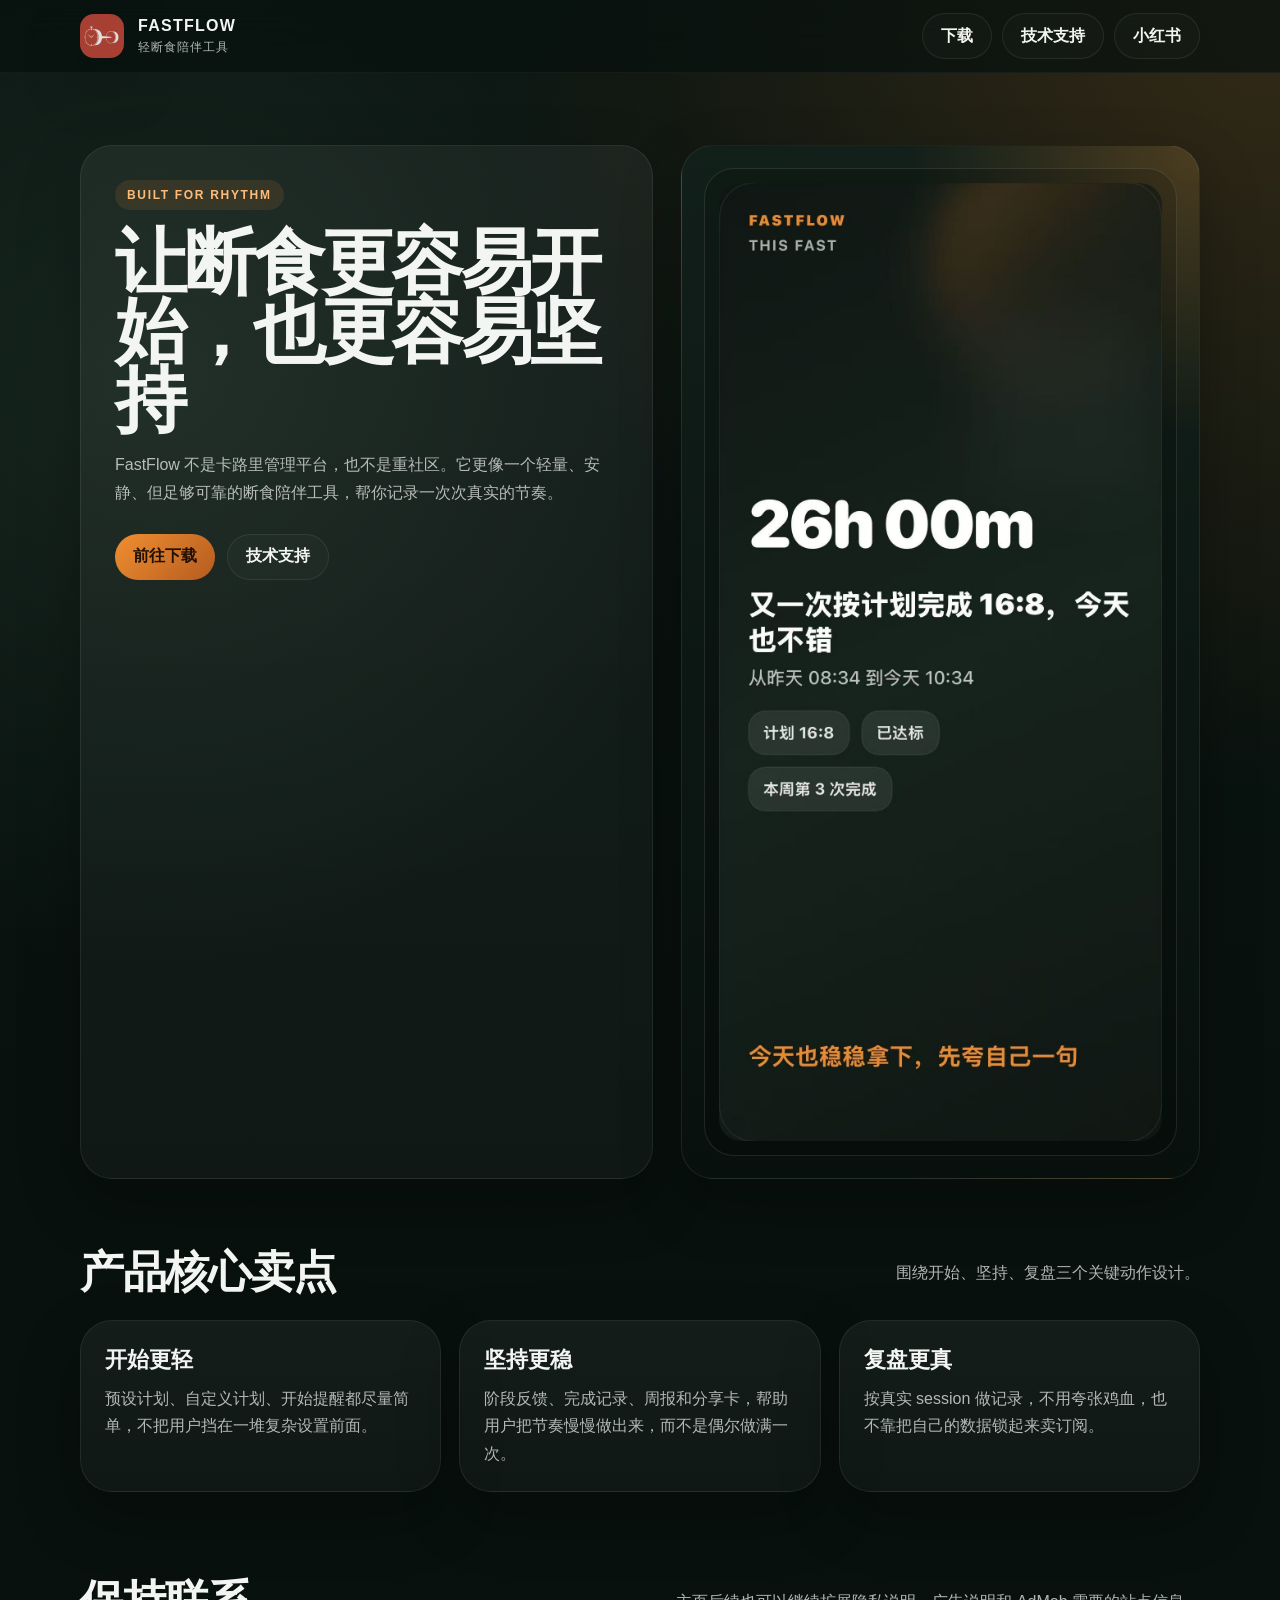
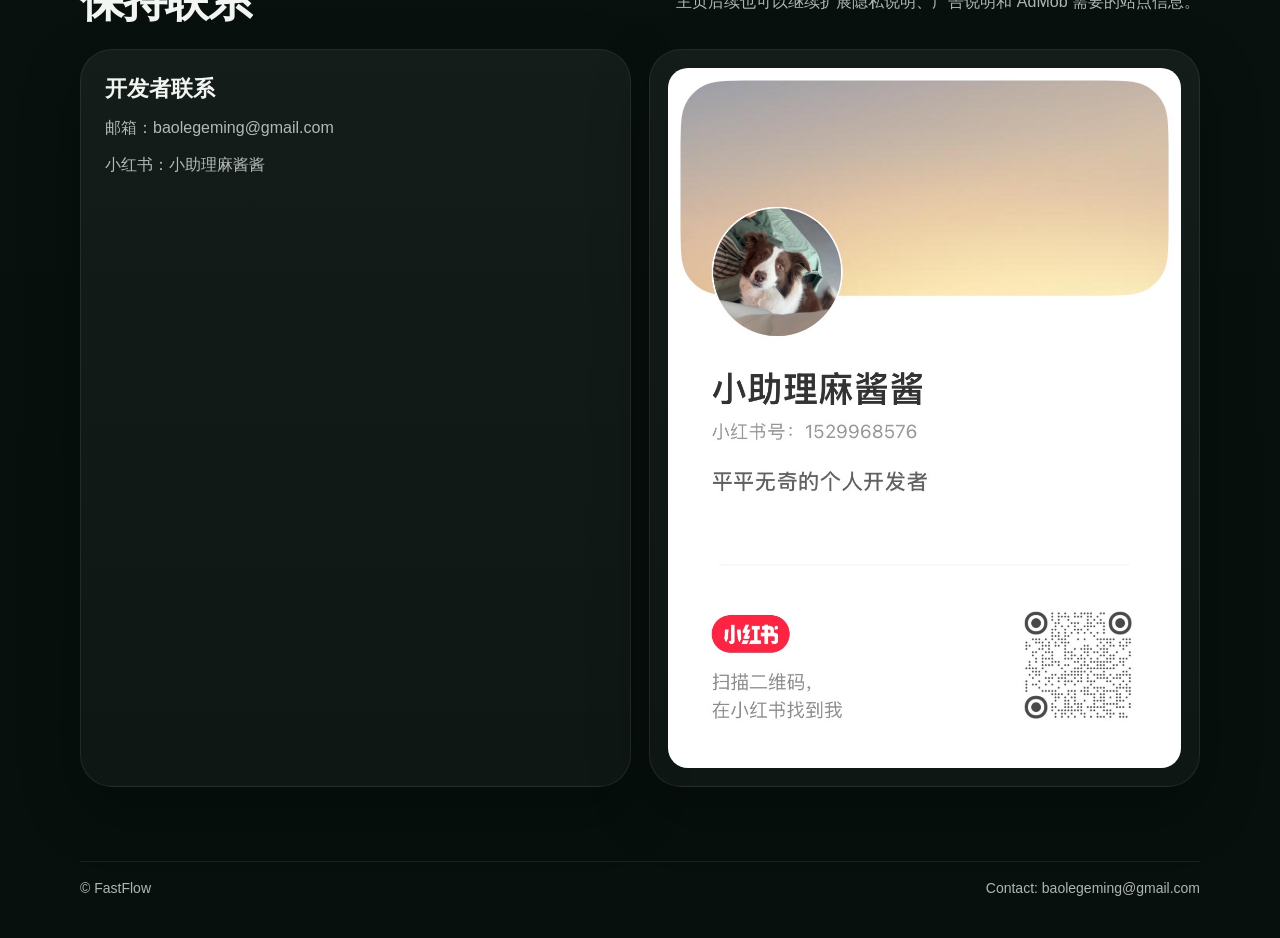
==== index.html @ e1440f2d "fix" ====
<!doctype html>
<html lang="zh-CN">
  <head>
    <meta charset="UTF-8" />
    <meta name="viewport" content="width=device-width, initial-scale=1.0" />
    <title>FastFlow | 轻断食陪伴工具</title>
    <meta
      name="description"
      content="FastFlow 是一款轻断食陪伴工具，帮助你开始断食、坚持断食，并用更轻松的方式看懂自己的节奏。"
    />
    <link rel="stylesheet" href="/site.css" />
  </head>
  <body>
    <header class="topbar">
      <div class="shell topbar-inner">
        <a class="brand" href="/">
          <img src="/fastflow_app_icon_master.png" alt="FastFlow 图标" />
          <div class="brand-copy">
            <strong>FASTFLOW</strong>
            <span>轻断食陪伴工具</span>
          </div>
        </a>
        <nav class="nav">
          <a href="/download">下载</a>
          <a href="/support">技术支持</a>
          <a class="button-primary" href="https://xhslink.com/m/8OonTY0smqn" target="_blank" rel="noreferrer">小红书</a>
        </nav>
      </div>
    </header>

    <main>
      <section class="hero">
        <div class="shell hero-grid">
          <div class="panel hero-copy">
            <div class="eyebrow">BUILT FOR RHYTHM</div>
            <h1>让断食更容易开始，也更容易坚持</h1>
            <p>
              FastFlow 不是卡路里管理平台，也不是重社区。它更像一个轻量、安静、但足够可靠的断食陪伴工具，帮你记录一次次真实的节奏。
            </p>
            <div class="cta-row">
              <a class="button button-primary" href="/download">前往下载</a>
              <a class="button" href="/support">技术支持</a>
            </div>
          </div>

          <div class="panel hero-card">
            <div class="phone-frame">
              <img src="/646.JPG" alt="FastFlow 分享卡片示意图" />
            </div>
          </div>
        </div>
      </section>

      <section class="section">
        <div class="shell">
          <div class="section-title">
            <h2>产品核心卖点</h2>
            <p class="muted">围绕开始、坚持、复盘三个关键动作设计。</p>
          </div>
          <div class="grid-3">
            <article class="panel card">
              <h3>开始更轻</h3>
              <p>预设计划、自定义计划、开始提醒都尽量简单，不把用户挡在一堆复杂设置前面。</p>
            </article>
            <article class="panel card">
              <h3>坚持更稳</h3>
              <p>阶段反馈、完成记录、周报和分享卡，帮助用户把节奏慢慢做出来，而不是偶尔做满一次。</p>
            </article>
            <article class="panel card">
              <h3>复盘更真</h3>
              <p>按真实 session 做记录，不用夸张鸡血，也不靠把自己的数据锁起来卖订阅。</p>
            </article>
          </div>
        </div>
      </section>

      <section class="section">
        <div class="shell">
          <div class="section-title">
            <h2>保持联系</h2>
            <p class="muted">主页后续也可以继续扩展隐私说明、广告说明和 AdMob 需要的站点信息。</p>
          </div>
          <div class="grid-2">
            <article class="panel card">
              <h3>开发者联系</h3>
              <p>邮箱：<a href="mailto:baolegeming@gmail.com">baolegeming@gmail.com</a></p>
              <p style="margin-top: 10px;">
                小红书：<a href="https://xhslink.com/m/8OonTY0smqn" target="_blank" rel="noreferrer">小助理麻酱酱</a>
              </p>
            </article>
            <article class="panel qr-card">
              <img src="/website-assets/xiaohongshu-qr.jpg" alt="小红书二维码" />
            </article>
          </div>
        </div>
      </section>
    </main>

    <footer class="footer">
      <div class="shell footer-inner">
        <span>© FastFlow</span>
        <span>Contact: baolegeming@gmail.com</span>
      </div>
    </footer>
  </body>
</html>
---- site.css ----
:root {
  --bg: #08110e;
  --bg-soft: #10201b;
  --surface: rgba(255, 255, 255, 0.06);
  --surface-strong: rgba(255, 255, 255, 0.1);
  --text: #f3f5f2;
  --muted: rgba(243, 245, 242, 0.72);
  --accent: #ef8f31;
  --accent-deep: #b55b1f;
  --line: rgba(255, 255, 255, 0.08);
  --shadow: 0 24px 60px rgba(0, 0, 0, 0.28);
  --radius-xl: 32px;
  --radius-lg: 24px;
  --radius-md: 18px;
  --max: 1120px;
}

* {
  box-sizing: border-box;
}

html {
  scroll-behavior: smooth;
}

body {
  margin: 0;
  font-family: -apple-system, BlinkMacSystemFont, "SF Pro Display", "PingFang SC",
    "Hiragino Sans GB", "Microsoft YaHei", sans-serif;
  color: var(--text);
  background:
    radial-gradient(circle at top right, rgba(239, 143, 49, 0.18), transparent 28%),
    radial-gradient(circle at 12% 15%, rgba(108, 155, 120, 0.14), transparent 24%),
    linear-gradient(180deg, #0a1411 0%, #08110e 48%, #07100d 100%);
  min-height: 100vh;
}

a {
  color: inherit;
  text-decoration: none;
}

img {
  max-width: 100%;
  display: block;
}

.shell {
  width: min(var(--max), calc(100% - 32px));
  margin: 0 auto;
}

.topbar {
  position: sticky;
  top: 0;
  z-index: 20;
  backdrop-filter: blur(18px);
  background: rgba(8, 17, 14, 0.72);
  border-bottom: 1px solid rgba(255, 255, 255, 0.04);
}

.topbar-inner {
  min-height: 72px;
  display: flex;
  align-items: center;
  justify-content: space-between;
  gap: 18px;
}

.brand {
  display: flex;
  align-items: center;
  gap: 14px;
}

.brand img {
  width: 44px;
  height: 44px;
  border-radius: 14px;
  object-fit: cover;
  box-shadow: var(--shadow);
}

.brand-copy {
  display: flex;
  flex-direction: column;
  gap: 4px;
}

.brand-copy strong {
  font-size: 16px;
  letter-spacing: 0.08em;
}

.brand-copy span {
  font-size: 12px;
  color: var(--muted);
  letter-spacing: 0.08em;
}

.nav {
  display: flex;
  gap: 10px;
  flex-wrap: wrap;
  justify-content: flex-end;
}

.nav a,
.button {
  display: inline-flex;
  align-items: center;
  justify-content: center;
  gap: 8px;
  min-height: 46px;
  padding: 0 18px;
  border-radius: 999px;
  border: 1px solid var(--line);
  background: rgba(255, 255, 255, 0.02);
  color: var(--text);
  font-weight: 700;
  transition: 180ms ease;
}

.button-primary {
  border: none;
  background: linear-gradient(135deg, var(--accent), var(--accent-deep));
  color: #201005;
}

.nav a:hover,
.button:hover {
  transform: translateY(-1px);
  background: rgba(255, 255, 255, 0.06);
}

.button-primary:hover {
  background: linear-gradient(135deg, #ffa654, #cf6a23);
}

.hero {
  padding: 72px 0 40px;
}

.hero-grid {
  display: grid;
  grid-template-columns: 1.05fr 0.95fr;
  gap: 28px;
  align-items: stretch;
}

.panel {
  border-radius: var(--radius-xl);
  border: 1px solid var(--line);
  background: linear-gradient(180deg, rgba(255, 255, 255, 0.05), rgba(255, 255, 255, 0.03));
  box-shadow: var(--shadow);
}

.hero-copy {
  padding: 34px;
}

.eyebrow {
  display: inline-flex;
  padding: 8px 12px;
  border-radius: 999px;
  background: rgba(239, 143, 49, 0.12);
  color: #ffbb78;
  font-size: 12px;
  font-weight: 800;
  letter-spacing: 0.14em;
}

.hero h1,
.page-hero h1 {
  margin: 18px 0 14px;
  font-size: clamp(40px, 6vw, 72px);
  line-height: 0.96;
  letter-spacing: -0.04em;
}

.hero p,
.page-hero p,
.muted {
  color: var(--muted);
  line-height: 1.7;
  font-size: 16px;
}

.cta-row {
  display: flex;
  gap: 12px;
  flex-wrap: wrap;
  margin-top: 28px;
}

.hero-card {
  padding: 22px;
  background:
    radial-gradient(circle at top right, rgba(239, 143, 49, 0.26), transparent 25%),
    linear-gradient(180deg, rgba(18, 32, 27, 0.96), rgba(8, 17, 14, 0.96));
}

.phone-frame {
  border-radius: 30px;
  padding: 14px;
  border: 1px solid rgba(255, 255, 255, 0.1);
  background: rgba(0, 0, 0, 0.16);
}

.phone-frame img {
  border-radius: 22px;
  width: 100%;
  aspect-ratio: 390 / 844;
  object-fit: cover;
}

.section {
  padding: 24px 0 56px;
}

.section-title {
  display: flex;
  justify-content: space-between;
  align-items: end;
  gap: 18px;
  margin-bottom: 18px;
}

.section-title h2 {
  margin: 0;
  font-size: clamp(28px, 4vw, 44px);
  letter-spacing: -0.03em;
}

.grid-3,
.grid-2 {
  display: grid;
  gap: 18px;
}

.grid-3 {
  grid-template-columns: repeat(3, minmax(0, 1fr));
}

.grid-2 {
  grid-template-columns: repeat(2, minmax(0, 1fr));
}

.card {
  padding: 24px;
}

.card h3 {
  margin: 0 0 10px;
  font-size: 22px;
}

.card p {
  margin: 0;
  color: var(--muted);
  line-height: 1.7;
}

.download-layout,
.support-layout {
  display: grid;
  grid-template-columns: 1fr 420px;
  gap: 22px;
  align-items: start;
  padding: 44px 0 60px;
}

.page-hero {
  padding: 20px 0 12px;
}

.device-chip-row,
.contact-list,
.support-list {
  display: flex;
  flex-wrap: wrap;
  gap: 10px;
  margin-top: 18px;
}

.chip {
  padding: 10px 14px;
  border-radius: 999px;
  background: rgba(255, 255, 255, 0.06);
  border: 1px solid var(--line);
  font-weight: 700;
  font-size: 14px;
}

.download-panel,
.support-panel {
  padding: 24px;
}

.download-actions {
  display: grid;
  gap: 12px;
  margin-top: 22px;
}

.download-note {
  margin-top: 18px;
  padding: 16px 18px;
  border-radius: var(--radius-md);
  background: rgba(255, 255, 255, 0.04);
  border: 1px solid var(--line);
}

.qr-card {
  padding: 18px;
}

.qr-card img {
  width: 100%;
  border-radius: 20px;
}

.footer {
  padding: 18px 0 42px;
  color: var(--muted);
  font-size: 14px;
}

.footer-inner {
  display: flex;
  justify-content: space-between;
  gap: 14px;
  flex-wrap: wrap;
  border-top: 1px solid var(--line);
  padding-top: 18px;
}

@media (max-width: 960px) {
  .hero-grid,
  .download-layout,
  .support-layout,
  .grid-3,
  .grid-2 {
    grid-template-columns: 1fr;
  }

  .topbar-inner {
    padding: 12px 0;
    align-items: flex-start;
  }

  .brand {
    width: 100%;
  }

  .nav {
    width: 100%;
    justify-content: flex-start;
  }
}

@media (max-width: 640px) {
  .hero {
    padding-top: 40px;
  }

  .hero-copy,
  .hero-card,
  .card,
  .download-panel,
  .support-panel {
    padding: 20px;
  }

  .shell {
    width: min(var(--max), calc(100% - 20px));
  }

  .topbar-inner {
    min-height: auto;
  }
}
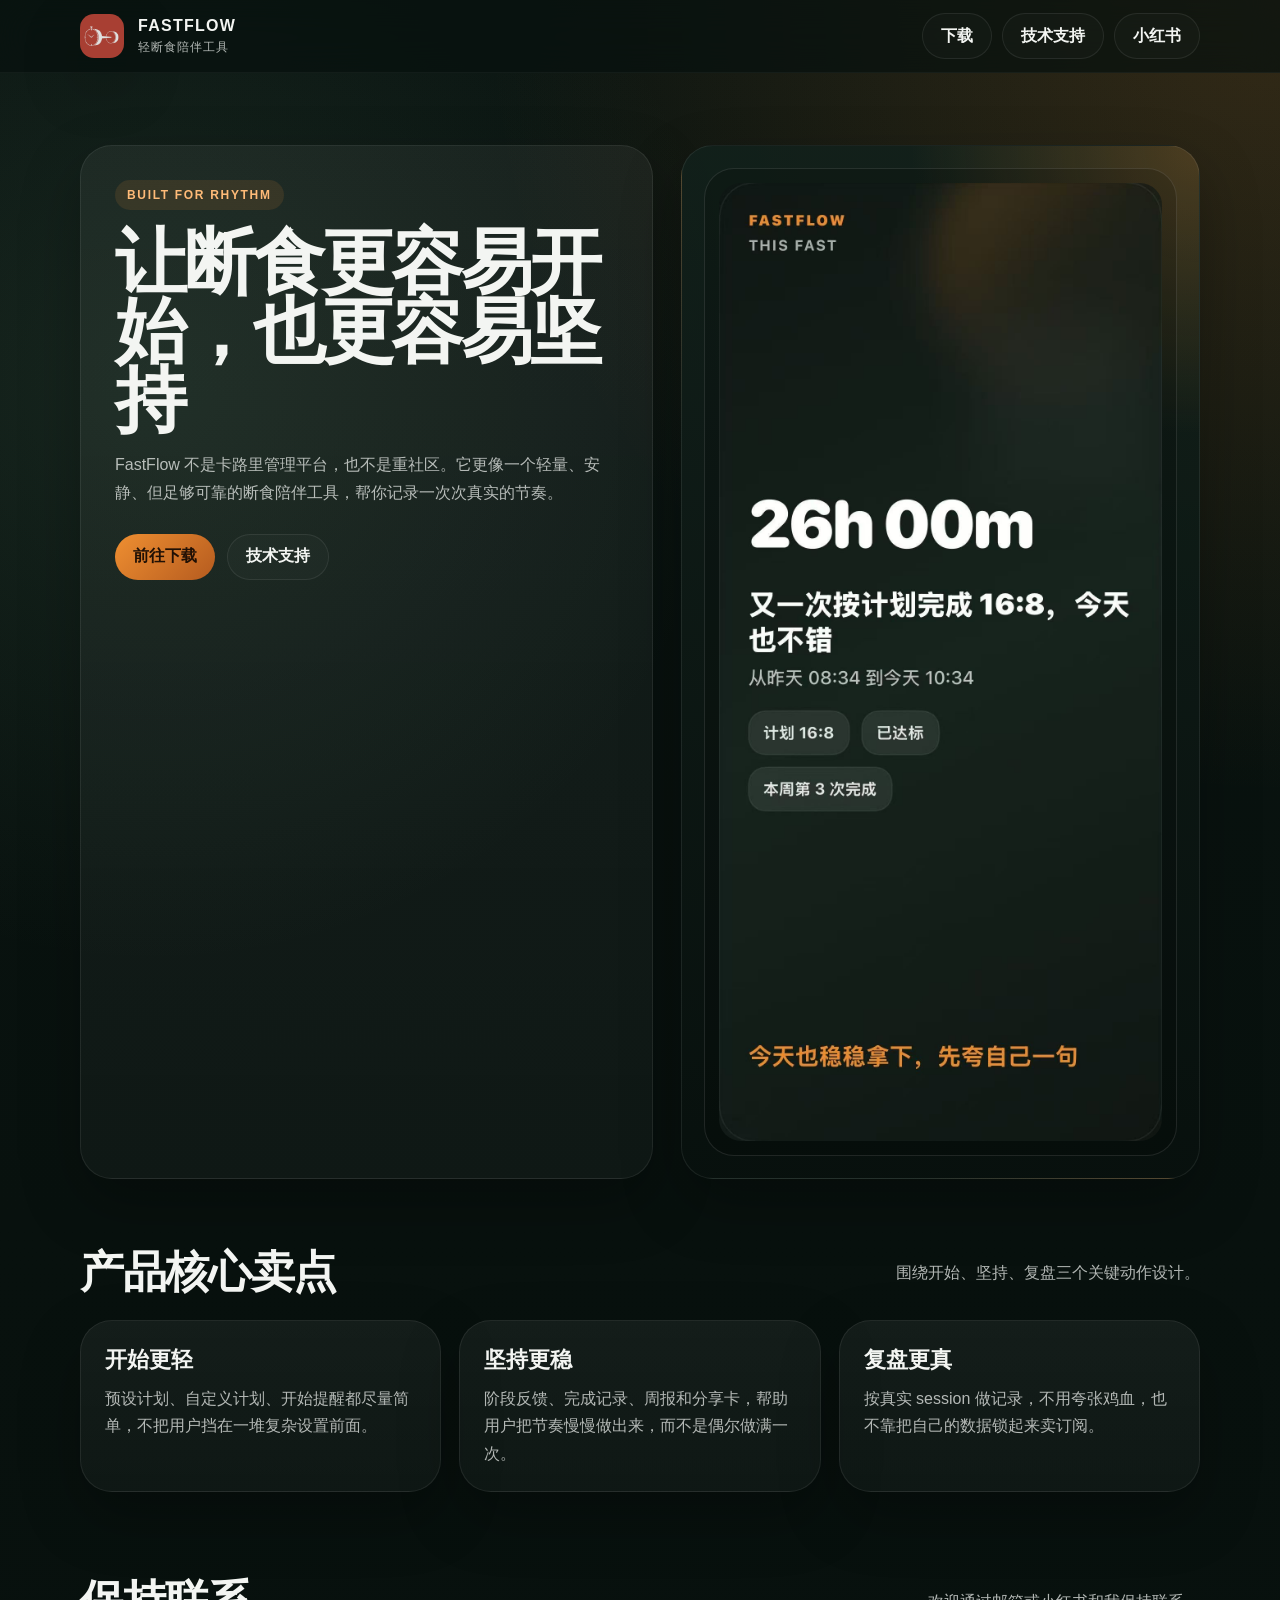
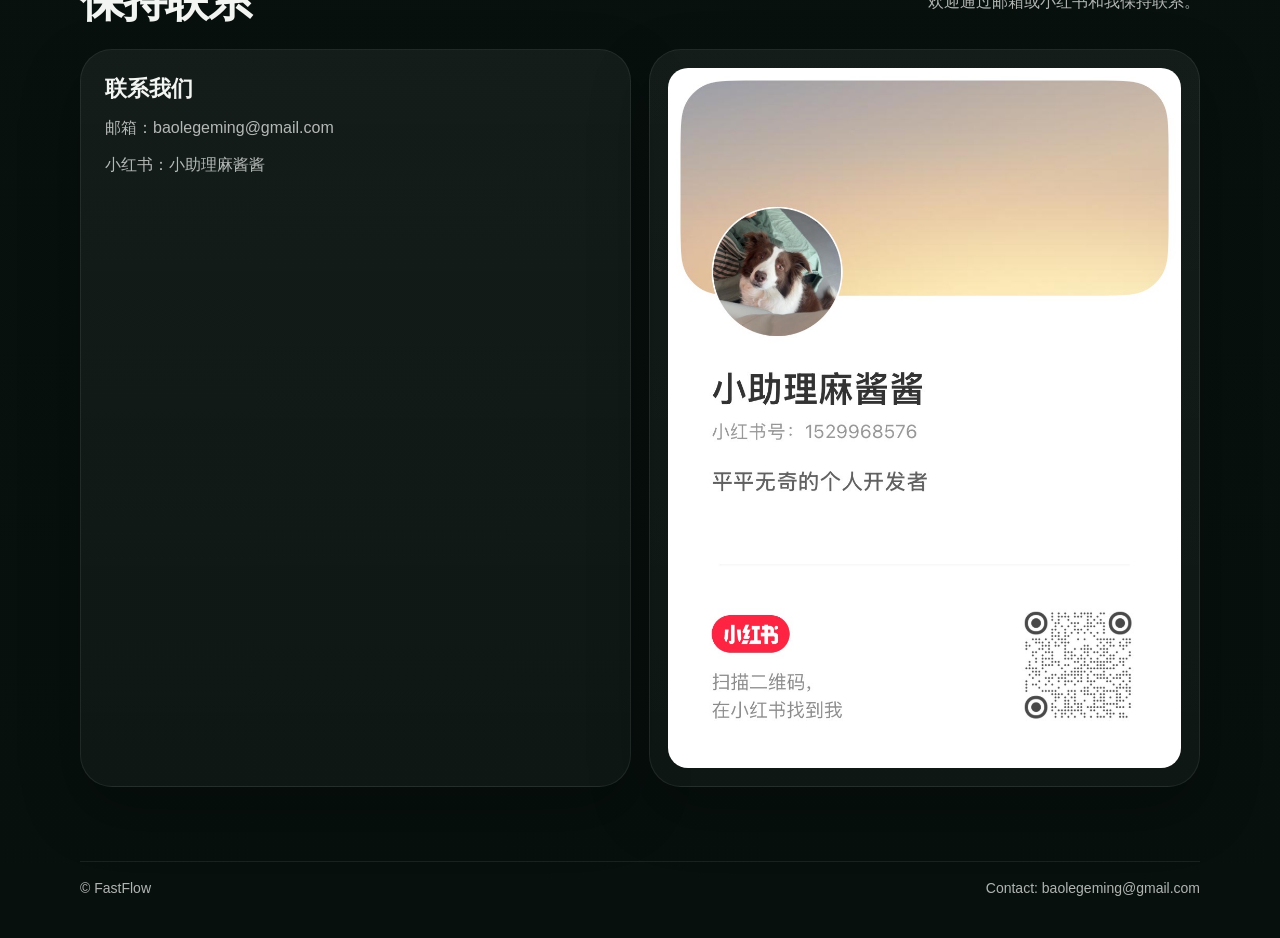
==== commit e14fa330: "fix" ====
--- a/index.html
+++ b/index.html
@@ -78,11 +78,11 @@
         <div class="shell">
           <div class="section-title">
             <h2>保持联系</h2>
-            <p class="muted">主页后续也可以继续扩展隐私说明、广告说明和 AdMob 需要的站点信息。</p>
+            <p class="muted">欢迎通过邮箱或小红书和我保持联系。</p>
           </div>
           <div class="grid-2">
             <article class="panel card">
-              <h3>开发者联系</h3>
+              <h3>联系我们</h3>
               <p>邮箱：<a href="mailto:baolegeming@gmail.com">baolegeming@gmail.com</a></p>
               <p style="margin-top: 10px;">
                 小红书：<a href="https://xhslink.com/m/8OonTY0smqn" target="_blank" rel="noreferrer">小助理麻酱酱</a>
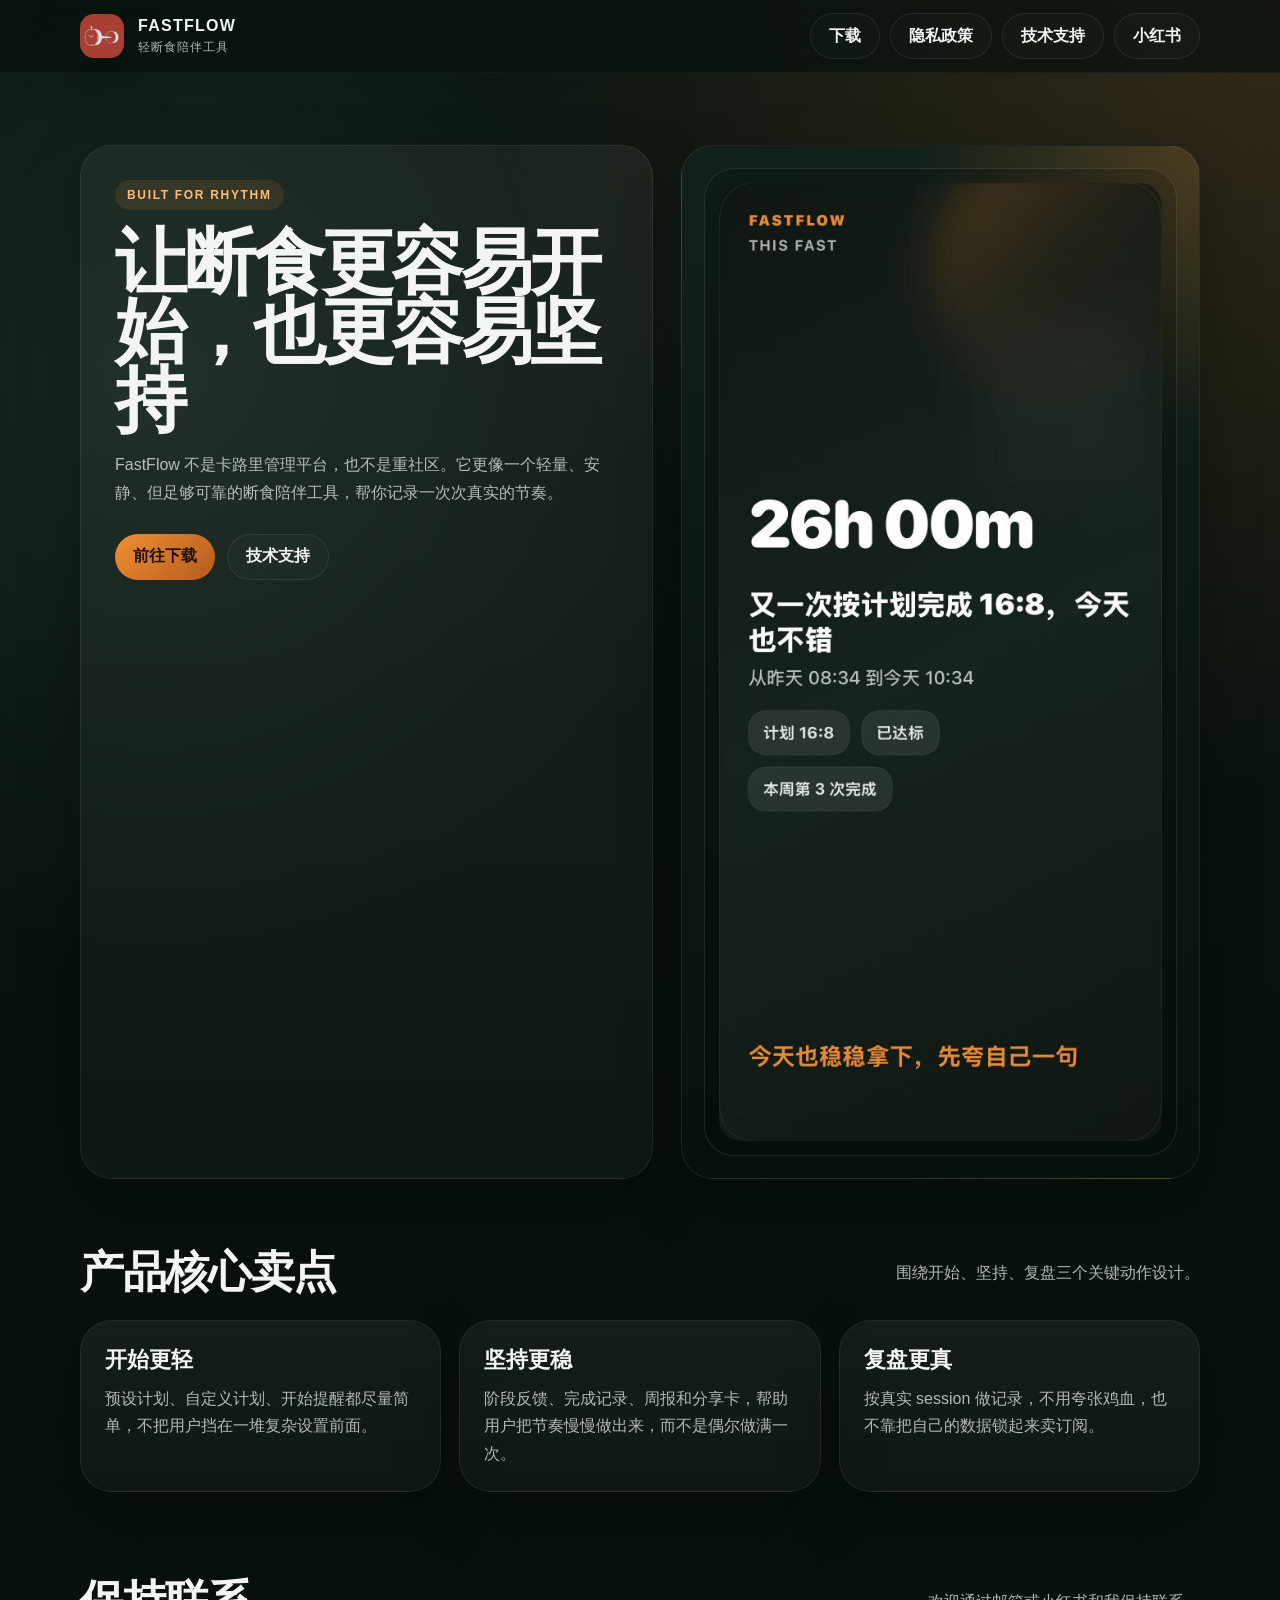
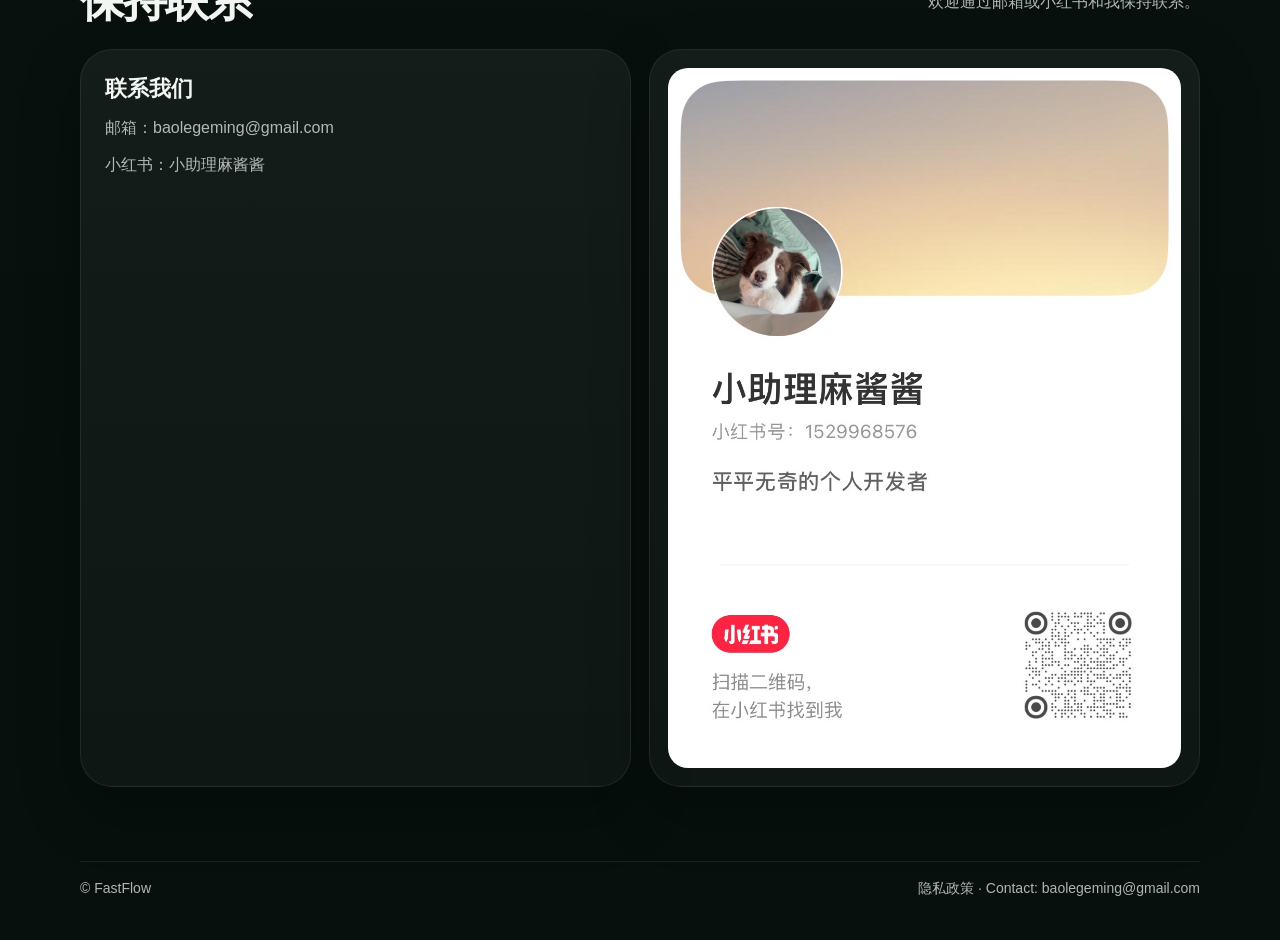
==== commit 0ab22023: "add privacy html" ====
--- a/index.html
+++ b/index.html
@@ -22,6 +22,7 @@
         </a>
         <nav class="nav">
           <a href="/download">下载</a>
+          <a href="/privacy">隐私政策</a>
           <a href="/support">技术支持</a>
           <a class="button-primary" href="https://xhslink.com/m/8OonTY0smqn" target="_blank" rel="noreferrer">小红书</a>
         </nav>
@@ -99,7 +100,7 @@
     <footer class="footer">
       <div class="shell footer-inner">
         <span>© FastFlow</span>
-        <span>Contact: baolegeming@gmail.com</span>
+        <span><a href="/privacy">隐私政策</a> · Contact: baolegeming@gmail.com</span>
       </div>
     </footer>
   </body>
--- a/site.css
+++ b/site.css
@@ -262,7 +262,8 @@
 }
 
 .download-layout,
-.support-layout {
+.support-layout,
+.privacy-layout {
   display: grid;
   grid-template-columns: 1fr 420px;
   gap: 22px;
@@ -293,7 +294,8 @@
 }
 
 .download-panel,
-.support-panel {
+.support-panel,
+.privacy-panel {
   padding: 24px;
 }
 
@@ -320,6 +322,54 @@
   border-radius: 20px;
 }
 
+.policy-stack {
+  display: grid;
+  gap: 18px;
+  margin-top: 24px;
+}
+
+.policy-card h2 {
+  margin: 0 0 12px;
+  font-size: 26px;
+  letter-spacing: -0.03em;
+}
+
+.policy-card p,
+.policy-card li {
+  color: var(--muted);
+  line-height: 1.75;
+  font-size: 16px;
+}
+
+.policy-card ul {
+  margin: 0;
+  padding-left: 22px;
+}
+
+.policy-card li + li {
+  margin-top: 10px;
+}
+
+.policy-summary {
+  margin-top: 16px;
+  padding: 16px 18px;
+  border-radius: var(--radius-md);
+  background: rgba(255, 255, 255, 0.04);
+  border: 1px solid var(--line);
+}
+
+.policy-summary strong {
+  display: block;
+  margin-bottom: 8px;
+  font-size: 15px;
+}
+
+.policy-summary p {
+  margin: 0;
+  color: var(--muted);
+  line-height: 1.7;
+}
+
 .footer {
   padding: 18px 0 42px;
   color: var(--muted);
@@ -339,6 +389,7 @@
   .hero-grid,
   .download-layout,
   .support-layout,
+  .privacy-layout,
   .grid-3,
   .grid-2 {
     grid-template-columns: 1fr;
@@ -368,7 +419,8 @@
   .hero-card,
   .card,
   .download-panel,
-  .support-panel {
+  .support-panel,
+  .privacy-panel {
     padding: 20px;
   }
 
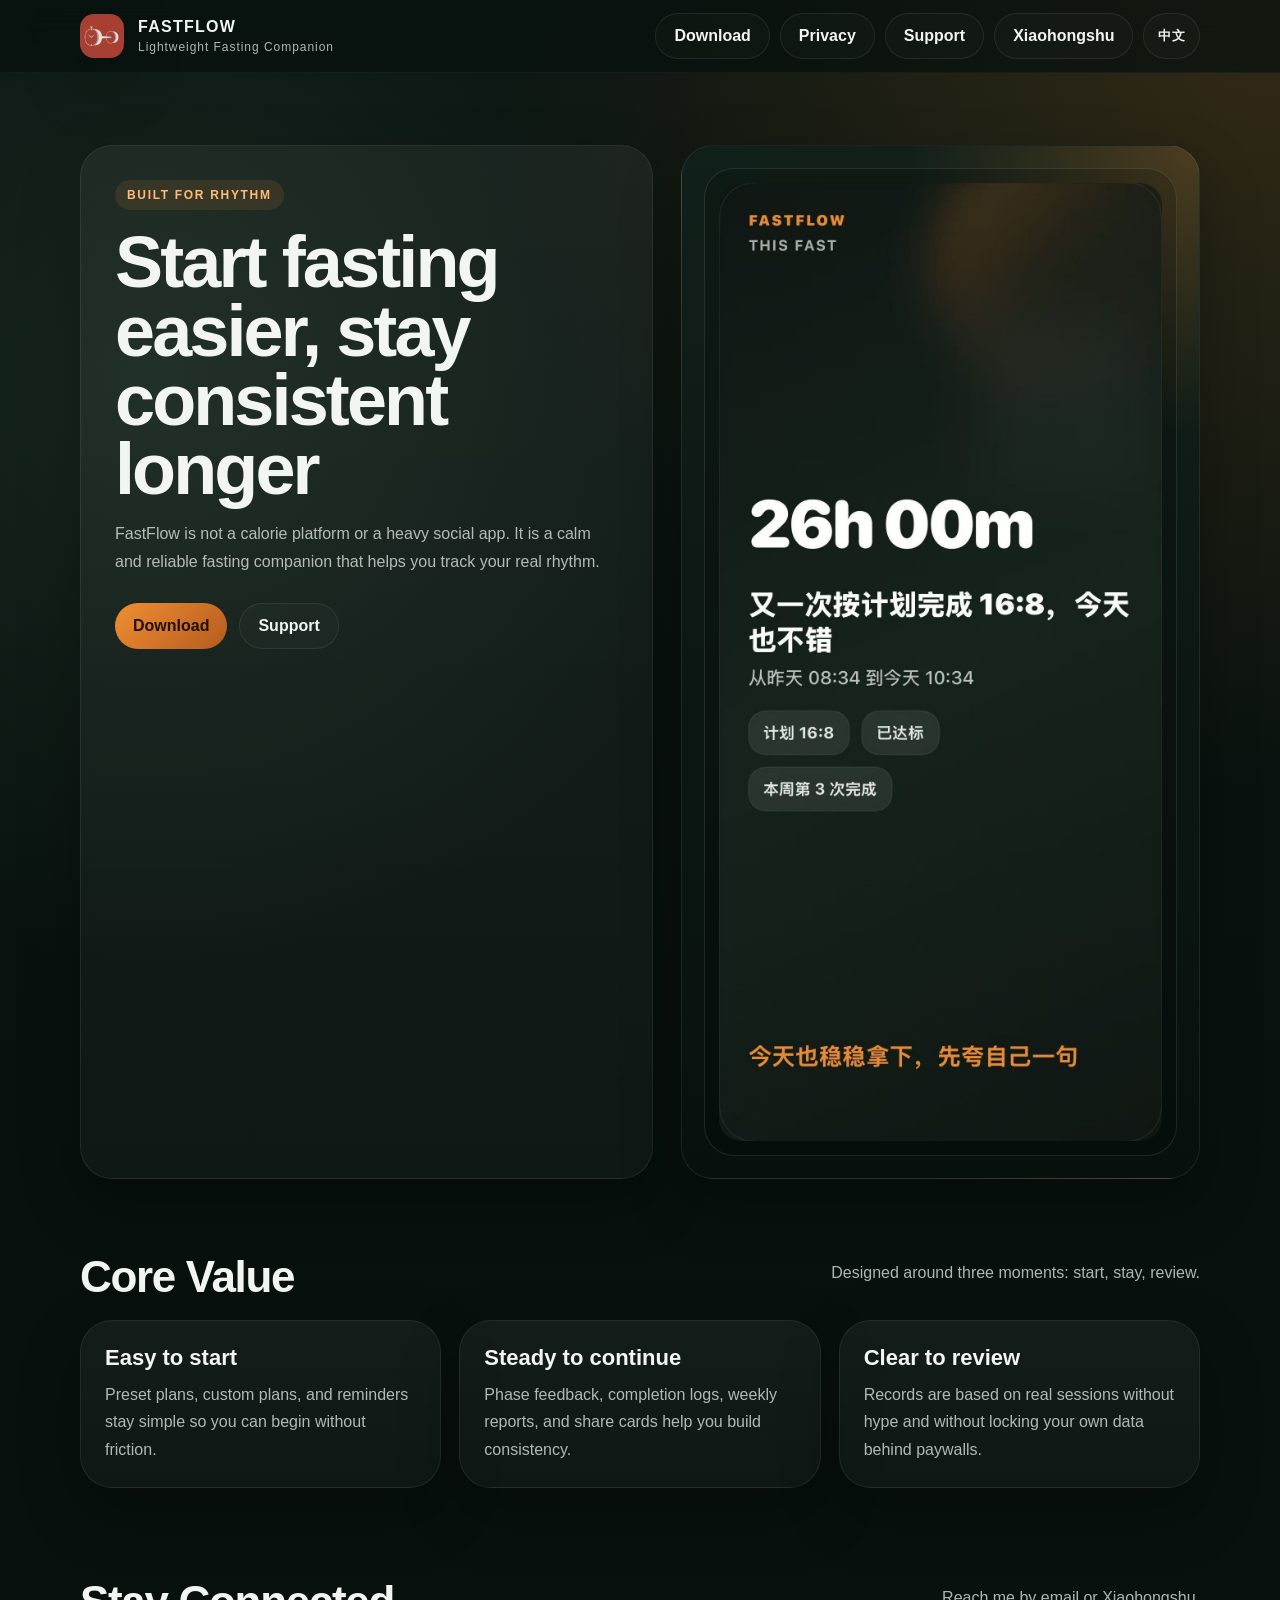
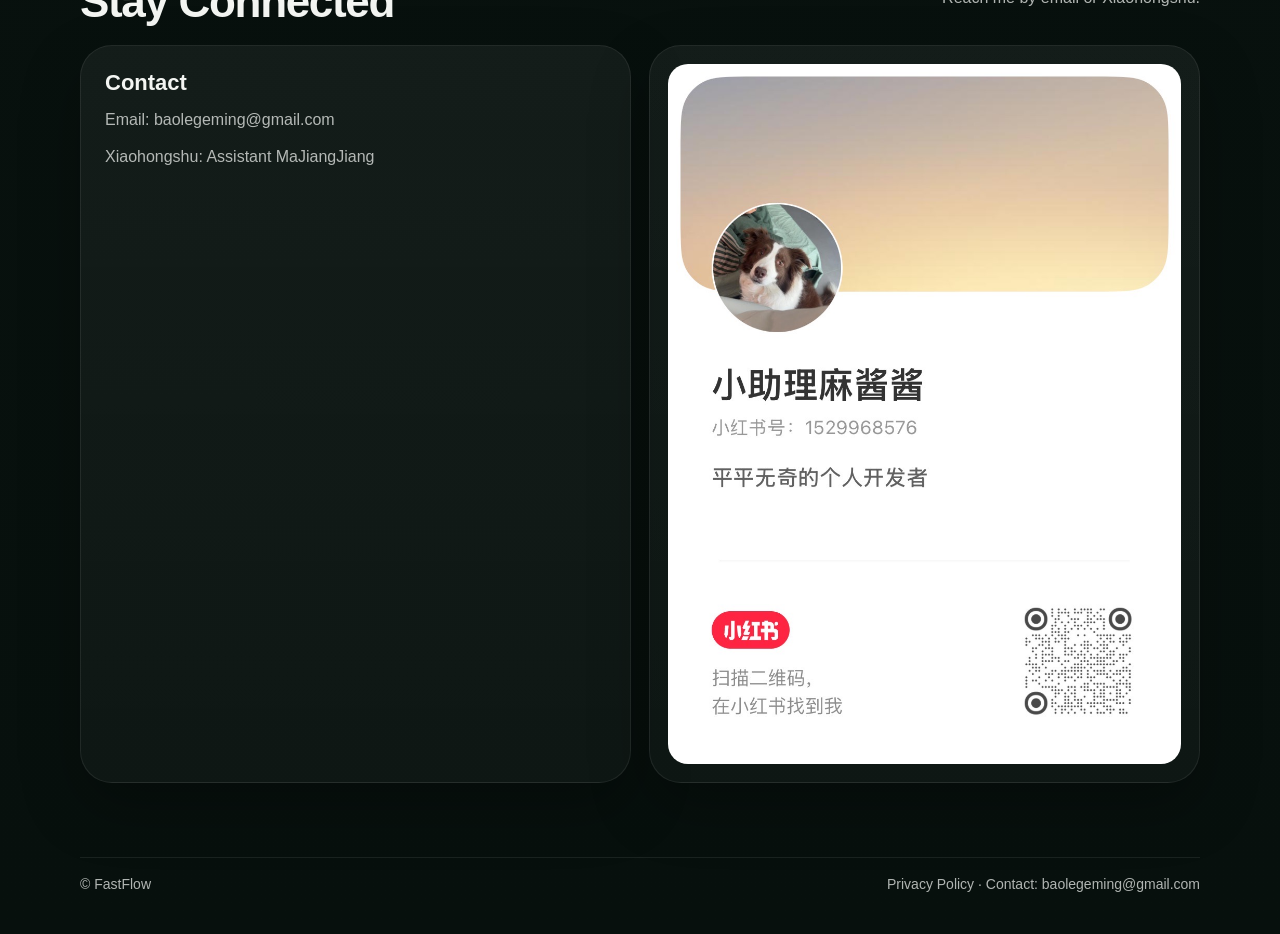
==== commit bf5111cc: "隐私政策更新支持中英文手动切换" ====
--- a/index.html
+++ b/index.html
@@ -17,14 +17,15 @@
           <img src="/fastflow_app_icon_master.png" alt="FastFlow 图标" />
           <div class="brand-copy">
             <strong>FASTFLOW</strong>
-            <span>轻断食陪伴工具</span>
+            <span data-i18n="brandTagline">轻断食陪伴工具</span>
           </div>
         </a>
         <nav class="nav">
-          <a href="/download">下载</a>
-          <a href="/privacy">隐私政策</a>
-          <a href="/support">技术支持</a>
-          <a class="button-primary" href="https://xhslink.com/m/8OonTY0smqn" target="_blank" rel="noreferrer">小红书</a>
+          <a href="/download" data-i18n="navDownload">下载</a>
+          <a href="/privacy" data-i18n="navPrivacy">隐私政策</a>
+          <a href="/support" data-i18n="navSupport">技术支持</a>
+          <a class="button-primary" href="https://xhslink.com/m/8OonTY0smqn" target="_blank" rel="noreferrer" data-i18n="navXiaohongshu">小红书</a>
+          <button class="lang-toggle" type="button" data-lang-toggle>EN</button>
         </nav>
       </div>
     </header>
@@ -33,20 +34,20 @@
       <section class="hero">
         <div class="shell hero-grid">
           <div class="panel hero-copy">
-            <div class="eyebrow">BUILT FOR RHYTHM</div>
-            <h1>让断食更容易开始，也更容易坚持</h1>
-            <p>
+            <div class="eyebrow" data-i18n="heroEyebrow">BUILT FOR RHYTHM</div>
+            <h1 data-i18n="heroTitle">让断食更容易开始，也更容易坚持</h1>
+            <p data-i18n="heroDesc">
               FastFlow 不是卡路里管理平台，也不是重社区。它更像一个轻量、安静、但足够可靠的断食陪伴工具，帮你记录一次次真实的节奏。
             </p>
             <div class="cta-row">
-              <a class="button button-primary" href="/download">前往下载</a>
-              <a class="button" href="/support">技术支持</a>
+              <a class="button button-primary" href="/download" data-i18n="heroCtaDownload">前往下载</a>
+              <a class="button" href="/support" data-i18n="heroCtaSupport">技术支持</a>
             </div>
           </div>
 
           <div class="panel hero-card">
             <div class="phone-frame">
-              <img src="/646.JPG" alt="FastFlow 分享卡片示意图" />
+              <img src="/646.JPG" alt="FastFlow 分享卡片示意图" data-i18n-alt="heroImageAlt" />
             </div>
           </div>
         </div>
@@ -55,21 +56,21 @@
       <section class="section">
         <div class="shell">
           <div class="section-title">
-            <h2>产品核心卖点</h2>
-            <p class="muted">围绕开始、坚持、复盘三个关键动作设计。</p>
+            <h2 data-i18n="coreTitle">产品核心卖点</h2>
+            <p class="muted" data-i18n="coreSubtitle">围绕开始、坚持、复盘三个关键动作设计。</p>
           </div>
           <div class="grid-3">
             <article class="panel card">
-              <h3>开始更轻</h3>
-              <p>预设计划、自定义计划、开始提醒都尽量简单，不把用户挡在一堆复杂设置前面。</p>
+              <h3 data-i18n="core1Title">开始更轻</h3>
+              <p data-i18n="core1Desc">预设计划、自定义计划、开始提醒都尽量简单，不把用户挡在一堆复杂设置前面。</p>
             </article>
             <article class="panel card">
-              <h3>坚持更稳</h3>
-              <p>阶段反馈、完成记录、周报和分享卡，帮助用户把节奏慢慢做出来，而不是偶尔做满一次。</p>
+              <h3 data-i18n="core2Title">坚持更稳</h3>
+              <p data-i18n="core2Desc">阶段反馈、完成记录、周报和分享卡，帮助用户把节奏慢慢做出来，而不是偶尔做满一次。</p>
             </article>
             <article class="panel card">
-              <h3>复盘更真</h3>
-              <p>按真实 session 做记录，不用夸张鸡血，也不靠把自己的数据锁起来卖订阅。</p>
+              <h3 data-i18n="core3Title">复盘更真</h3>
+              <p data-i18n="core3Desc">按真实 session 做记录，不用夸张鸡血，也不靠把自己的数据锁起来卖订阅。</p>
             </article>
           </div>
         </div>
@@ -78,19 +79,19 @@
       <section class="section">
         <div class="shell">
           <div class="section-title">
-            <h2>保持联系</h2>
-            <p class="muted">欢迎通过邮箱或小红书和我保持联系。</p>
+            <h2 data-i18n="contactTitle">保持联系</h2>
+            <p class="muted" data-i18n="contactSubtitle">欢迎通过邮箱或小红书和我保持联系。</p>
           </div>
           <div class="grid-2">
             <article class="panel card">
-              <h3>联系我们</h3>
-              <p>邮箱：<a href="mailto:baolegeming@gmail.com">baolegeming@gmail.com</a></p>
+              <h3 data-i18n="contactCardTitle">联系我们</h3>
+              <p><span data-i18n="contactEmailLabel">邮箱：</span><a href="mailto:baolegeming@gmail.com">baolegeming@gmail.com</a></p>
               <p style="margin-top: 10px;">
-                小红书：<a href="https://xhslink.com/m/8OonTY0smqn" target="_blank" rel="noreferrer">小助理麻酱酱</a>
+                <span data-i18n="contactXhsLabel">小红书：</span><a href="https://xhslink.com/m/8OonTY0smqn" target="_blank" rel="noreferrer" data-i18n="contactXhsName">小助理麻酱酱</a>
               </p>
             </article>
             <article class="panel qr-card">
-              <img src="/website-assets/xiaohongshu-qr.jpg" alt="小红书二维码" />
+              <img src="/website-assets/xiaohongshu-qr.jpg" alt="小红书二维码" data-i18n-alt="xhsQrAlt" />
             </article>
           </div>
         </div>
@@ -100,8 +101,89 @@
     <footer class="footer">
       <div class="shell footer-inner">
         <span>© FastFlow</span>
-        <span><a href="/privacy">隐私政策</a> · Contact: baolegeming@gmail.com</span>
+        <span><a href="/privacy" data-i18n="footerPrivacy">隐私政策</a> · Contact: baolegeming@gmail.com</span>
       </div>
     </footer>
+    <script src="/website-i18n.js"></script>
+    <script>
+      FastFlowSiteI18n.init({
+        meta: {
+          zh: {
+            title: "FastFlow | 轻断食陪伴工具",
+            description: "FastFlow 是一款轻断食陪伴工具，帮助你开始断食、坚持断食，并用更轻松的方式看懂自己的节奏。"
+          },
+          en: {
+            title: "FastFlow | Lightweight Fasting Companion",
+            description: "FastFlow helps you start fasting, stay consistent, and understand your personal rhythm with a calm, lightweight companion."
+          }
+        },
+        text: {
+          zh: {
+            brandTagline: "轻断食陪伴工具",
+            navDownload: "下载",
+            navPrivacy: "隐私政策",
+            navSupport: "技术支持",
+            navXiaohongshu: "小红书",
+            heroEyebrow: "BUILT FOR RHYTHM",
+            heroTitle: "让断食更容易开始，也更容易坚持",
+            heroDesc: "FastFlow 不是卡路里管理平台，也不是重社区。它更像一个轻量、安静、但足够可靠的断食陪伴工具，帮你记录一次次真实的节奏。",
+            heroCtaDownload: "前往下载",
+            heroCtaSupport: "技术支持",
+            coreTitle: "产品核心卖点",
+            coreSubtitle: "围绕开始、坚持、复盘三个关键动作设计。",
+            core1Title: "开始更轻",
+            core1Desc: "预设计划、自定义计划、开始提醒都尽量简单，不把用户挡在一堆复杂设置前面。",
+            core2Title: "坚持更稳",
+            core2Desc: "阶段反馈、完成记录、周报和分享卡，帮助用户把节奏慢慢做出来，而不是偶尔做满一次。",
+            core3Title: "复盘更真",
+            core3Desc: "按真实 session 做记录，不用夸张鸡血，也不靠把自己的数据锁起来卖订阅。",
+            contactTitle: "保持联系",
+            contactSubtitle: "欢迎通过邮箱或小红书和我保持联系。",
+            contactCardTitle: "联系我们",
+            contactEmailLabel: "邮箱：",
+            contactXhsLabel: "小红书：",
+            contactXhsName: "小助理麻酱酱",
+            footerPrivacy: "隐私政策"
+          },
+          en: {
+            brandTagline: "Lightweight Fasting Companion",
+            navDownload: "Download",
+            navPrivacy: "Privacy",
+            navSupport: "Support",
+            navXiaohongshu: "Xiaohongshu",
+            heroEyebrow: "BUILT FOR RHYTHM",
+            heroTitle: "Start fasting easier, stay consistent longer",
+            heroDesc: "FastFlow is not a calorie platform or a heavy social app. It is a calm and reliable fasting companion that helps you track your real rhythm.",
+            heroCtaDownload: "Download",
+            heroCtaSupport: "Support",
+            coreTitle: "Core Value",
+            coreSubtitle: "Designed around three moments: start, stay, review.",
+            core1Title: "Easy to start",
+            core1Desc: "Preset plans, custom plans, and reminders stay simple so you can begin without friction.",
+            core2Title: "Steady to continue",
+            core2Desc: "Phase feedback, completion logs, weekly reports, and share cards help you build consistency.",
+            core3Title: "Clear to review",
+            core3Desc: "Records are based on real sessions without hype and without locking your own data behind paywalls.",
+            contactTitle: "Stay Connected",
+            contactSubtitle: "Reach me by email or Xiaohongshu.",
+            contactCardTitle: "Contact",
+            contactEmailLabel: "Email: ",
+            contactXhsLabel: "Xiaohongshu: ",
+            contactXhsName: "Assistant MaJiangJiang",
+            footerPrivacy: "Privacy Policy"
+          }
+        },
+        alt: {
+          zh: {
+            heroImageAlt: "FastFlow 分享卡片示意图",
+            xhsQrAlt: "小红书二维码"
+          },
+          en: {
+            heroImageAlt: "FastFlow share card preview",
+            xhsQrAlt: "Xiaohongshu QR code"
+          }
+        }
+      });
+    </script>
   </body>
 </html>
--- a/site.css
+++ b/site.css
@@ -121,6 +121,24 @@
   transition: 180ms ease;
 }
 
+.lang-toggle {
+  min-height: 46px;
+  padding: 0 14px;
+  border-radius: 999px;
+  border: 1px solid var(--line);
+  background: rgba(255, 255, 255, 0.02);
+  color: var(--text);
+  font-weight: 800;
+  letter-spacing: 0.02em;
+  cursor: pointer;
+  transition: 180ms ease;
+}
+
+.lang-toggle:hover {
+  transform: translateY(-1px);
+  background: rgba(255, 255, 255, 0.06);
+}
+
 .button-primary {
   border: none;
   background: linear-gradient(135deg, var(--accent), var(--accent-deep));
